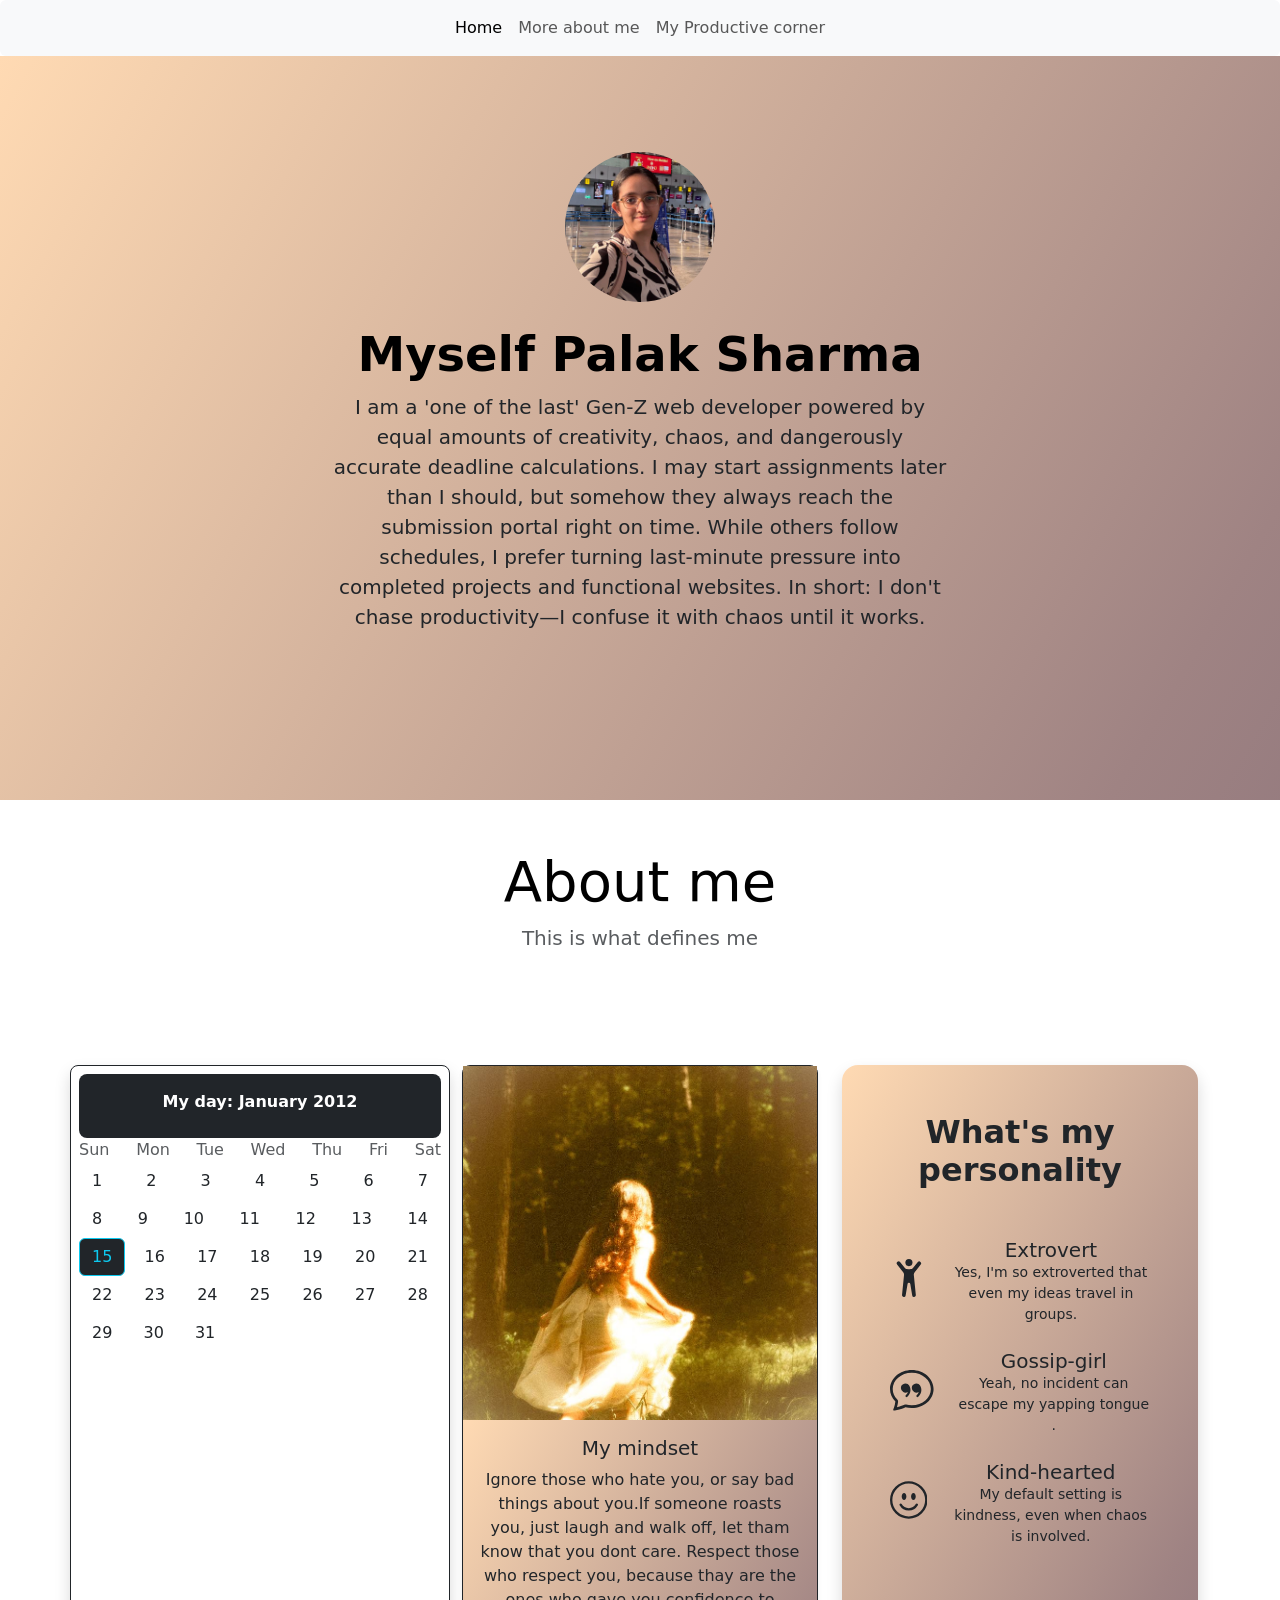
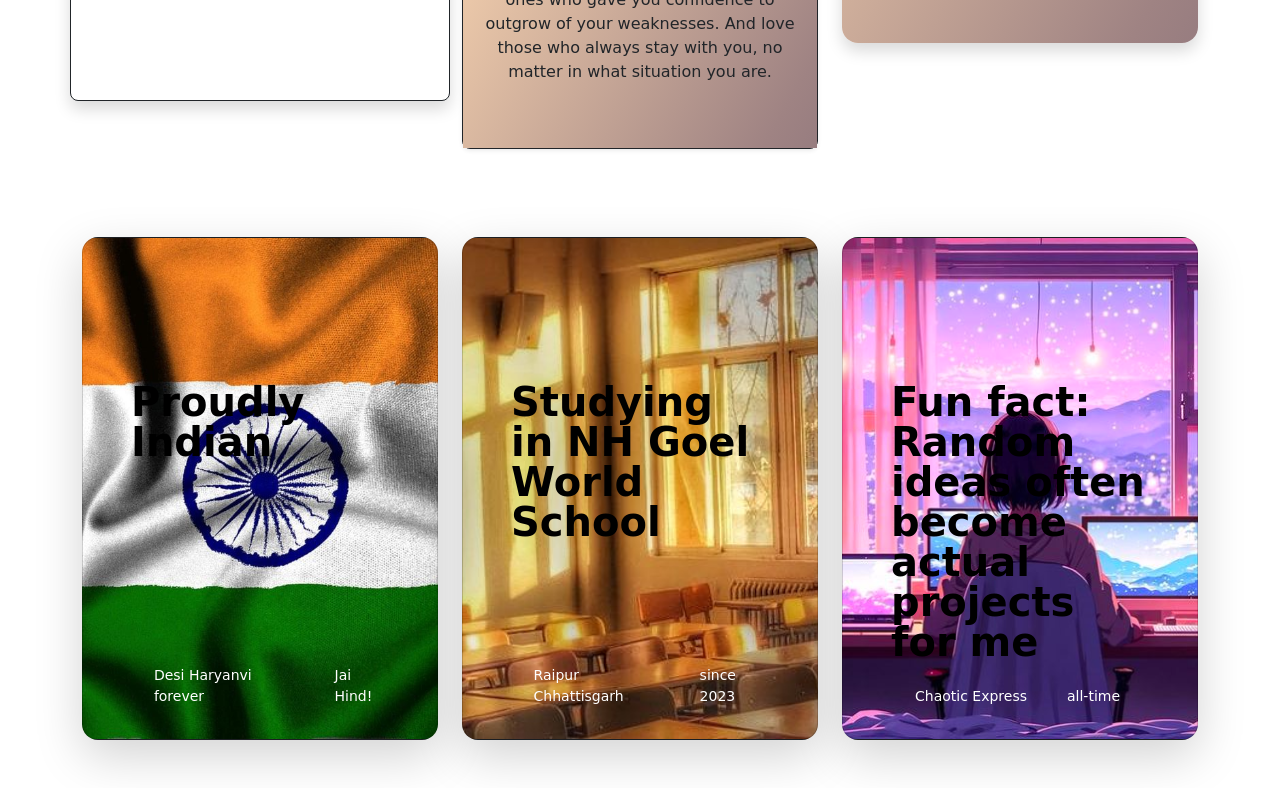
==== index.html @ b7f91b17 "Add files via upload" ====
<!DOCTYPE html>
<html lang="en">
<head>
    <meta charset="UTF-8">
    <meta name="viewport" content="width=device-width, initial-scale=1.0">
    <title>Palak's portfolio</title>
    <link href="./style.css" rel="stylesheet">
    <link href="https://cdn.jsdelivr.net/npm/bootstrap@5.3.8/dist/css/bootstrap.min.css" rel="stylesheet" integrity="sha384-sRIl4kxILFvY47J16cr9ZwB07vP4J8+LH7qKQnuqkuIAvNWLzeN8tE5YBujZqJLB" crossorigin="anonymous">
</head>
<body>

   <section id="navbar" >
    <nav class="navbar navbar-expand-lg bg-body-tertiary rounded" aria-label="Twelfth navbar example"> 
        <div class="container-fluid Centered-nav"> 
            <button class="navbar-toggler" type="button" data-bs-toggle="collapse" data-bs-target="#navbarsExample10" aria-controls="navbarsExample10" aria-expanded="false" aria-label="Toggle navigation"> 
                <span class="navbar-toggler-icon"></span> 
            </button> 
            <div class="collapse navbar-collapse justify-content-md-center" id="navbarsExample10"> 
                <ul class="navbar-nav"> 
                    <li class="nav-item"> 
                        <a class="nav-link active" aria-current="page" href="./index.html">Home</a> 
                    </li> 
                    <li class="nav-item"> 
                        <a class="nav-link" href="./more.html">More about me</a> 
                    </li> 
                    <li class="nav-item"> 
                        <a class="nav-link" href="./productivity.html">My Productive corner</a> 
                    </li> 
                        </ul> 
                    </li> 
                </ul> 
            </div> 
        </div> 
    </nav>
   </section>

   <section id="title" class="gradient-background py-5">  
    <div class="px-4 mb-5 py-5 text-center focus-div"> 
        <div class="container"> 
            <div class= "col-d-flex justify-content-center"> 
                <img class="d-block mx-auto mb-4 me" src="./assets/images/me.jpg" alt="palak's image" height="150"> 
            </div> 
        </div>
        <h1 class="display-5 fw-bold text-body-emphasis">Myself Palak Sharma</h1> 
        <div class="col-lg-6 mx-auto"> 
            <p class="lead mb-4 text-whit">I am a 'one of the last' Gen-Z web developer powered by equal amounts of creativity, chaos, and dangerously accurate deadline calculations. I may start assignments later than I should, but somehow they always reach the submission portal right on time. While others follow schedules, I prefer turning last-minute pressure into completed projects and functional websites. In short: I don't chase productivity—I confuse it with chaos until it works.</p>  
        </div> 
    </div>
   </section>


   <section class="about-me info">
    <div class="container">
    <header>
    <div class="pricing-header p-3 pb-md-4 mx-auto pt-5 text-center"> 
        <h1 class="display-4 fw-normal text-body-emphasis">About me</h1> 
        <p class="fs-5 text-body-secondary">This is what defines me</p> 
    </div> 
    </header>
    <div class="row row-cols-1 row-cols-md-3 mb-3 py-5 text-center main-container"> 
            <div class="dropdown-menu d-block position-static p-2 mx-0 my-4 shadow rounded-3 w-340px border-dark" data-bs-theme="light"> 
                <div class="d-grid gap-1"> 
                    <div class="cal"> 
                        <div class="cal-month pb-4 card-header py-3 text-bg-dark border-dark rounded-3 ">  
                      <strong class="cal-month-name">My day: January 2012</strong>   
                        </div>
                        <div class="cal-weekdays text-body-secondary "> 
                            <div class="cal-weekday">Sun</div> 
                            <div class="cal-weekday">Mon</div> 
                            <div class="cal-weekday">Tue</div> 
                            <div class="cal-weekday">Wed</div> 
                            <div class="cal-weekday">Thu</div> 
                            <div class="cal-weekday">Fri</div> 
                            <div class="cal-weekday">Sat</div> 
                        </div>  
                        <div class="cal-days">
                            <div class="group-1 gr">  
                            <button class="btn cal-btn" type="button">1</button> 
                            <button class="btn cal-btn" type="button">2</button> 
                            <button class="btn cal-btn" type="button">3</button> 
                            <button class="btn cal-btn" type="button">4</button> 
                            <button class="btn cal-btn" type="button">5</button> 
                            <button class="btn cal-btn" type="button">6</button> 
                            <button class="btn cal-btn" type="button">7</button>
                            </div>
                            <div class="group-2 gr"> 
                            <button class="btn cal-btn" type="button">8</button> 
                            <button class="btn cal-btn" type="button">9</button> 
                            <button class="btn cal-btn" type="button">10</button> 
                            <button class="btn cal-btn" type="button">11</button> 
                            <button class="btn cal-btn" type="button">12</button> 
                            <button class="btn cal-btn" type="button">13</button> 
                            <button class="btn cal-btn" type="button">14</button>
                            </div>
                            <div class="group-3 gr"> 
                            <button class="btn cal-btn btn-outline-info btn-dark" type="button">15</button> 
                            <button class="btn cal-btn" type="button">16</button> 
                            <button class="btn cal-btn" type="button">17</button> 
                            <button class="btn cal-btn" type="button">18</button> 
                            <button class="btn cal-btn" type="button">19</button> 
                            <button class="btn cal-btn" type="button">20</button> 
                            <button class="btn cal-btn" type="button">21</button>
                            </div>
                            <div class="group-4 gr"> 
                            <button class="btn cal-btn" type="button">22</button> 
                            <button class="btn cal-btn" type="button">23</button> 
                            <button class="btn cal-btn" type="button">24</button> 
                            <button class="btn cal-btn" type="button">25</button> 
                            <button class="btn cal-btn" type="button">26</button> 
                            <button class="btn cal-btn" type="button">27</button> 
                            <button class="btn cal-btn" type="button">28</button>
                            </div>
                            <div class="group-5 pe-0"> 
                            <button class="btn cal-btn" type="button">29</button> 
                            <button class="btn cal-btn" type="button">30</button> 
                            <button class="btn cal-btn" type="button">31</button>
                            </div> 
                        </div> 
                    </div> 
                </div> 
            </div>  
        <div class="col"> 
            <div class="card imp-card h-100  rounded-3 shadow-sm border-dark my-4">
  <img src="./assets/images/gold-glow.jpg ">
  <div class="card-body gradient-background">
    <h5 class="card-title">My mindset</h5>
    <p class="card-text">Ignore those who hate you, or say bad things about you.If someone roasts you, just laugh and walk off, let tham know that you dont care. Respect those who respect you, because thay are the ones who gave you confidence to outgrow of your weaknesses. And love those who always stay with you, no matter in what situation you are.</p>
  </div>
</div> 
</div> 
        <div class="col"> 
            <div class="modal-content rounded-4 shadow mt-4 gradient-background"> 
                <div class="modal-body p-5"> 
                    <h2 class="fw-bold mb-0">What's my personality</h2> 
                    <ul class="d-grid gap-4 my-5 list-unstyled small"> 
                        <li class="d-flex gap-4"> 
                            <svg xmlns="http://www.w3.org/2000/svg"  height="80" fill="currentColor" class="bi bi-person-arms-up " viewBox="0 0 16 16">
  <path d="M8 3a1.5 1.5 0 1 0 0-3 1.5 1.5 0 0 0 0 3"/>
  <path d="m5.93 6.704-.846 8.451a.768.768 0 0 0 1.523.203l.81-4.865a.59.59 0 0 1 1.165 0l.81 4.865a.768.768 0 0 0 1.523-.203l-.845-8.451A1.5 1.5 0 0 1 10.5 5.5L13 2.284a.796.796 0 0 0-1.239-.998L9.634 3.84a.7.7 0 0 1-.33.235c-.23.074-.665.176-1.304.176-.64 0-1.074-.102-1.305-.176a.7.7 0 0 1-.329-.235L4.239 1.286a.796.796 0 0 0-1.24.998l2.5 3.216c.317.316.475.758.43 1.204Z"/>
</svg> 
                            <div> 
                                <h5 class="mb-0">Extrovert</h5> Yes, I'm so extroverted that even my ideas travel in groups.
                            </div> 
                        </li> 
                        <li class="d-flex gap-4"> 
                            <svg xmlns="http://www.w3.org/2000/svg" height="80" fill="currentColor" class="bi bi-chat-quote" viewBox="0 0 16 16">
  <path d="M2.678 11.894a1 1 0 0 1 .287.801 11 11 0 0 1-.398 2c1.395-.323 2.247-.697 2.634-.893a1 1 0 0 1 .71-.074A8 8 0 0 0 8 14c3.996 0 7-2.807 7-6s-3.004-6-7-6-7 2.808-7 6c0 1.468.617 2.83 1.678 3.894m-.493 3.905a22 22 0 0 1-.713.129c-.2.032-.352-.176-.273-.362a10 10 0 0 0 .244-.637l.003-.01c.248-.72.45-1.548.524-2.319C.743 11.37 0 9.76 0 8c0-3.866 3.582-7 8-7s8 3.134 8 7-3.582 7-8 7a9 9 0 0 1-2.347-.306c-.52.263-1.639.742-3.468 1.105"/>
  <path d="M7.066 6.76A1.665 1.665 0 0 0 4 7.668a1.667 1.667 0 0 0 2.561 1.406c-.131.389-.375.804-.777 1.22a.417.417 0 0 0 .6.58c1.486-1.54 1.293-3.214.682-4.112zm4 0A1.665 1.665 0 0 0 8 7.668a1.667 1.667 0 0 0 2.561 1.406c-.131.389-.375.804-.777 1.22a.417.417 0 0 0 .6.58c1.486-1.54 1.293-3.214.682-4.112z"/>
</svg> 
                            <div> 
                                <h5 class="mb-0">Gossip-girl</h5> Yeah, no incident can escape my yapping tongue .
                            </div> 
                        </li> 
                        <li class="d-flex gap-4"> 
                            <svg xmlns="http://www.w3.org/2000/svg"  height="80" fill="currentColor" class="bi bi-emoji-smile" viewBox="0 0 16 16">
  <path d="M8 15A7 7 0 1 1 8 1a7 7 0 0 1 0 14m0 1A8 8 0 1 0 8 0a8 8 0 0 0 0 16"/>
  <path d="M4.285 9.567a.5.5 0 0 1 .683.183A3.5 3.5 0 0 0 8 11.5a3.5 3.5 0 0 0 3.032-1.75.5.5 0 1 1 .866.5A4.5 4.5 0 0 1 8 12.5a4.5 4.5 0 0 1-3.898-2.25.5.5 0 0 1 .183-.683M7 6.5C7 7.328 6.552 8 6 8s-1-.672-1-1.5S5.448 5 6 5s1 .672 1 1.5m4 0c0 .828-.448 1.5-1 1.5s-1-.672-1-1.5S9.448 5 10 5s1 .672 1 1.5"/>
</svg> 
                            <div> 
                                <h5 class="mb-0">Kind-hearted</h5> My default setting is kindness, even when chaos is involved.
                            </div> 
                        </li> 
                    </ul> 
                 </div> 
                </div> 
        </div> 
    </div>
    </div>
    <div class="container">
        <div class="row row-cols-1 row-cols-lg-3 align-items-stretch g-4 py-5"> 
            <div class="col"> 
                <div class="card card-cover h-100 overflow-hidden text-bg-dark rounded-4 shadow-lg image-background" style="background-image: url('./assets/images/flag-of-india.jpg');"> 
                    <div class="d-flex flex-column h-100 p-5 pb-3 text-shadow-1"> 
                        <h3 class="pt-5 mt-5 mb-4 display-6 lh-1 fw-bold text-black">Proudly Indian</h3> 
                        <ul class="d-flex list-unstyled mt-auto">  
                            <li class="d-flex align-items-center me-3"> 
                                <svg class="bi me-2" width="1em" height="1em" role="img" aria-label="Location">
                                    <use xlink:href="#geo-fill"></use>
                                </svg> 
                                <small>Desi Haryanvi forever</small> 
                            </li> 
                            <li class="d-flex align-items-center"> 
                                <svg class="bi me-2" width="1em" height="1em" role="img" aria-label="Duration">
                                    <use xlink:href="#calendar3"></use>
                                </svg> 
                                <small>Jai Hind!</small> 
                            </li> 
                        </ul> 
                    </div> 
                </div> 
            </div> 
            <div class="col"> 
                <div class="card card-cover h-100 overflow-hidden text-bg-dark rounded-4 shadow-lg image-background" style="background-image: url('./assets/images/school\ corridor.jpg');"> 
                    <div class="d-flex flex-column h-100 p-5 pb-3 text-shadow-1"> 
                        <h3 class="pt-5 mt-5 mb-4 display-6 lh-1 fw-bold text-black">Studying in NH Goel World School</h3> 
                        <ul class="d-flex list-unstyled mt-auto">  
                            <li class="d-flex align-items-center me-3"> 
                                <svg class="bi me-2" width="1em" height="1em" role="img" aria-label="Location">
                                    <use xlink:href="#geo-fill"></use>
                                </svg> 
                                <small>Raipur Chhattisgarh</small> 
                            </li> 
                            <li class="d-flex align-items-center"> 
                                <svg class="bi me-2" width="1em" height="1em" role="img" aria-label="Duration">
                                    <use xlink:href="#calendar3"></use>
                                </svg> 
                                <small>since 2023</small> 
                            </li> 
                        </ul> 
                    </div> 
                </div> 
            </div> 
            <div class="col"> 
                <div class="card card-cover h-100 overflow-hidden text-bg-dark rounded-4 shadow-lg image-background" style="background-image: url('./assets/images/lavender-girl.jpg') ;"> 
                    <div class="d-flex flex-column h-100 p-5 pb-3 text-shadow-1"> 
                        <h3 class="pt-5 mt-5 mb-4 display-6 lh-1 fw-bold text-black">Fun fact: Random ideas often become actual projects for me</h3> 
                        <ul class="d-flex list-unstyled mt-auto">  
                            <li class="d-flex align-items-center me-3"> 
                                <svg class="bi me-2" width="1em" height="1em" role="img" aria-label="Location">
                                    <use xlink:href="#geo-fill"></use>
                                </svg> 
                                <small>Chaotic Express</small> 
                            </li> 
                            <li class="d-flex align-items-center"> 
                                <svg class="bi me-2" width="1em" height="1em" role="img" aria-label="Duration">
                                    <use xlink:href="#calendar3"></use>
                                </svg> 
                                <small>all-time</small> 
                            </li> 
                        </ul> 
                    </div> 
                </div> 
            </div> 
        </div>
   </div>
</section> 
   
<script src="https://cdn.jsdelivr.net/npm/bootstrap@5.3.8/dist/js/bootstrap.bundle.min.js" integrity="sha384-FKyoEForCGlyvwx9Hj09JcYn3nv7wiPVlz7YYwJrWVcXK/BmnVDxM+D2scQbITxI" crossorigin="anonymous"></script>

</body>
</html>
---- style.css ----
.gradient-background {
  background: linear-gradient(300deg, #574964, #9F8383, #FFDAB3);
  background-size: 180% 180%;
  animation: gradient-animation 18s ease infinite;
}

@keyframes gradient-animation {
  0% {
    background-position: 0% 50%;
  }
  50% {
    background-position: 100% 50%;
  }
  100% {
    background-position: 0% 50%;
  }
}

.me{
    border-radius: 50%;
}

.cal-weekdays{
  display: flex;
  justify-content: space-between;
}

.gr{
  display: flex;
  justify-content: space-between;
}

.cal-month{
  text-align: center;
}

.imp-card{
  height: 100%;
}

.white-wanted{
  color:white
}

.image-background{
  background-position: center;
  height:100vh;
  background-size: cover;
  background-repeat:no-repeat;
}

.carousel-image{
  width: 100%;
  object-position: top;
  object-fit: cover;
}

@media (max-width:780px){
  .carousel-image{
    height: 400px;
  }
}

@media (min-width:781px) and (max-width:1200px){
  .carousel-image{
    height: 500px;
  }
}

@media (min-width: 1201px){
  .carousel-image{
    height: 600px;
  }
}

.separate{
  object-position: center;
}

.fav-images{
  width: 100%;
  object-position: top;
  object-fit: cover;
}

@media (max-width:1200px){
  .fav-images{
    height: 300px;
  }
}

@media (min-width: 1201px){
  .fav-images{
    height: 400px;
  }
}

.another{
  object-position: bottom;
}

.another-1{
  object-position: center;
}

.svg-img{
  height:100px;
  width:100px;
  border-radius: 75%;
}

.svg-div{
  height:100px;
  width:100px;
}

body{
  background-color: #C8AAAA;
}

.container-contact{
  display: flex;
  align-items: center;
  justify-content: center;
  padding-bottom: 50px;
}
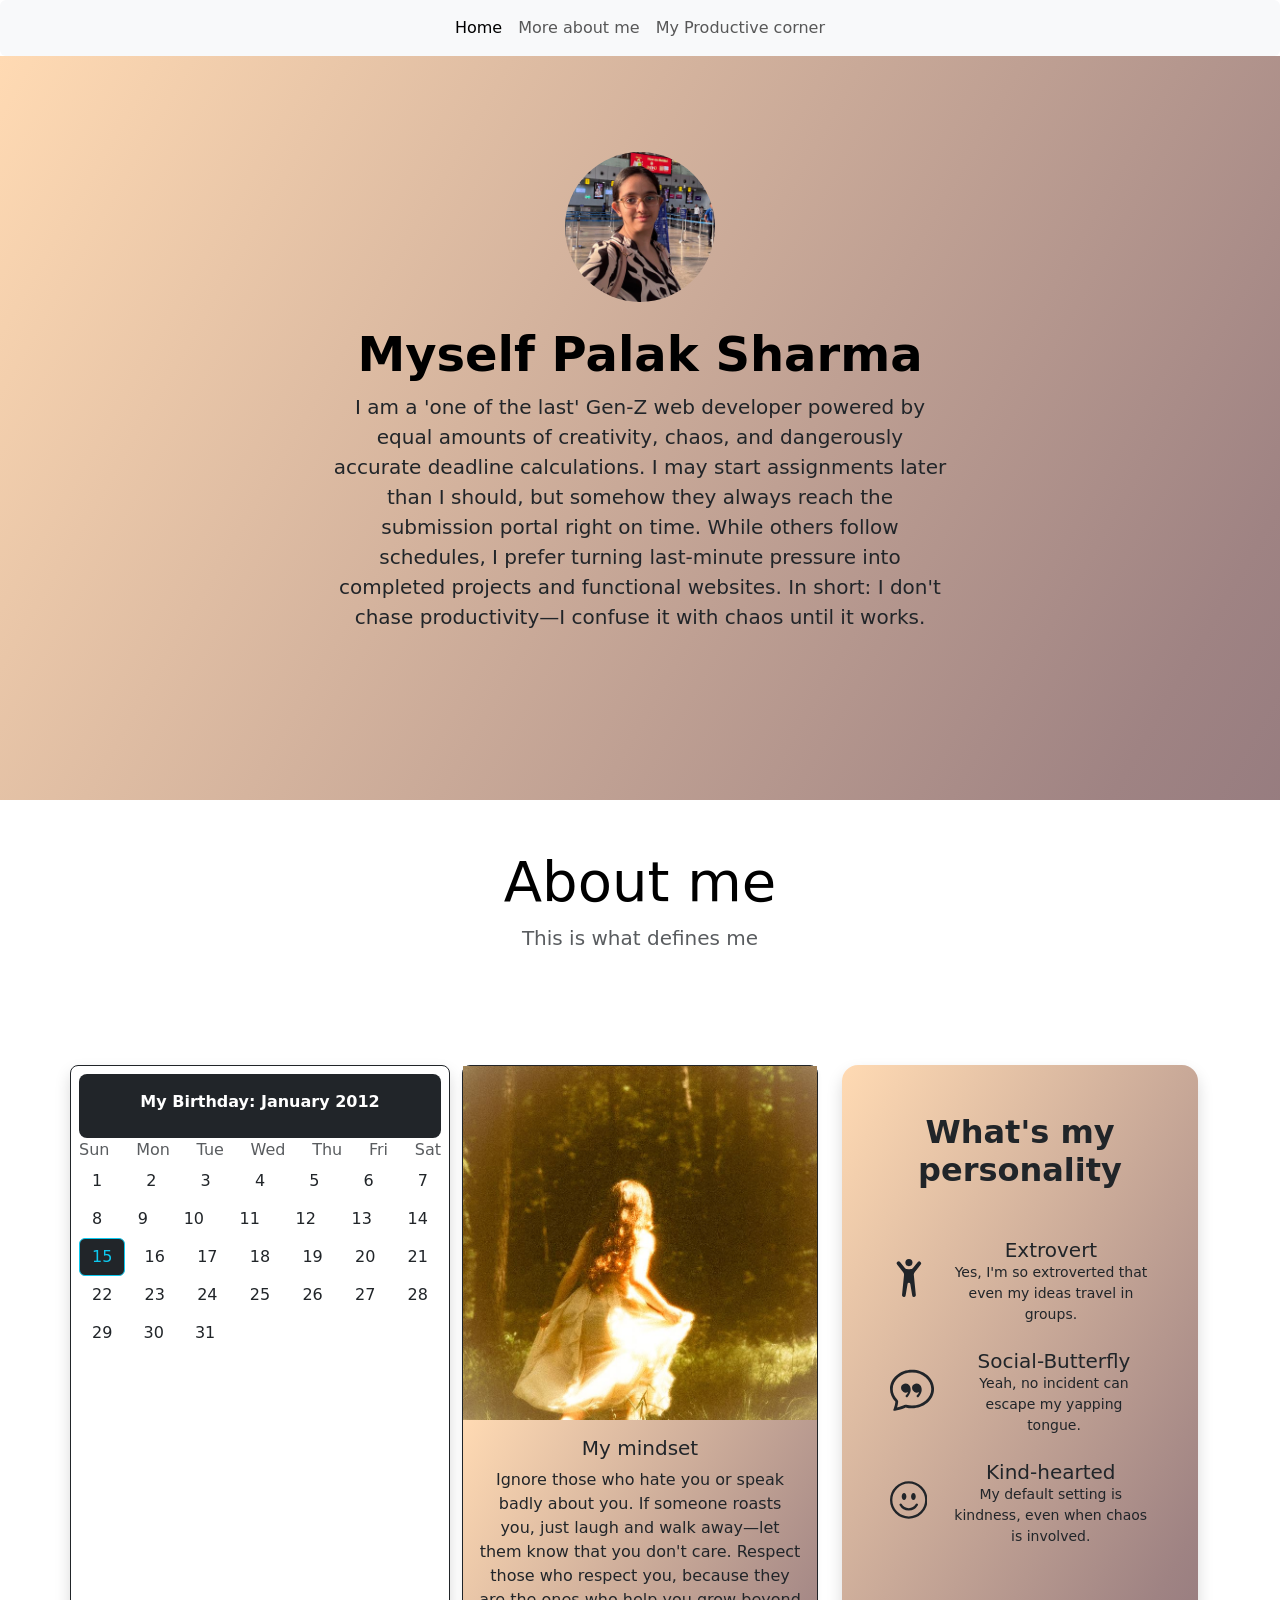
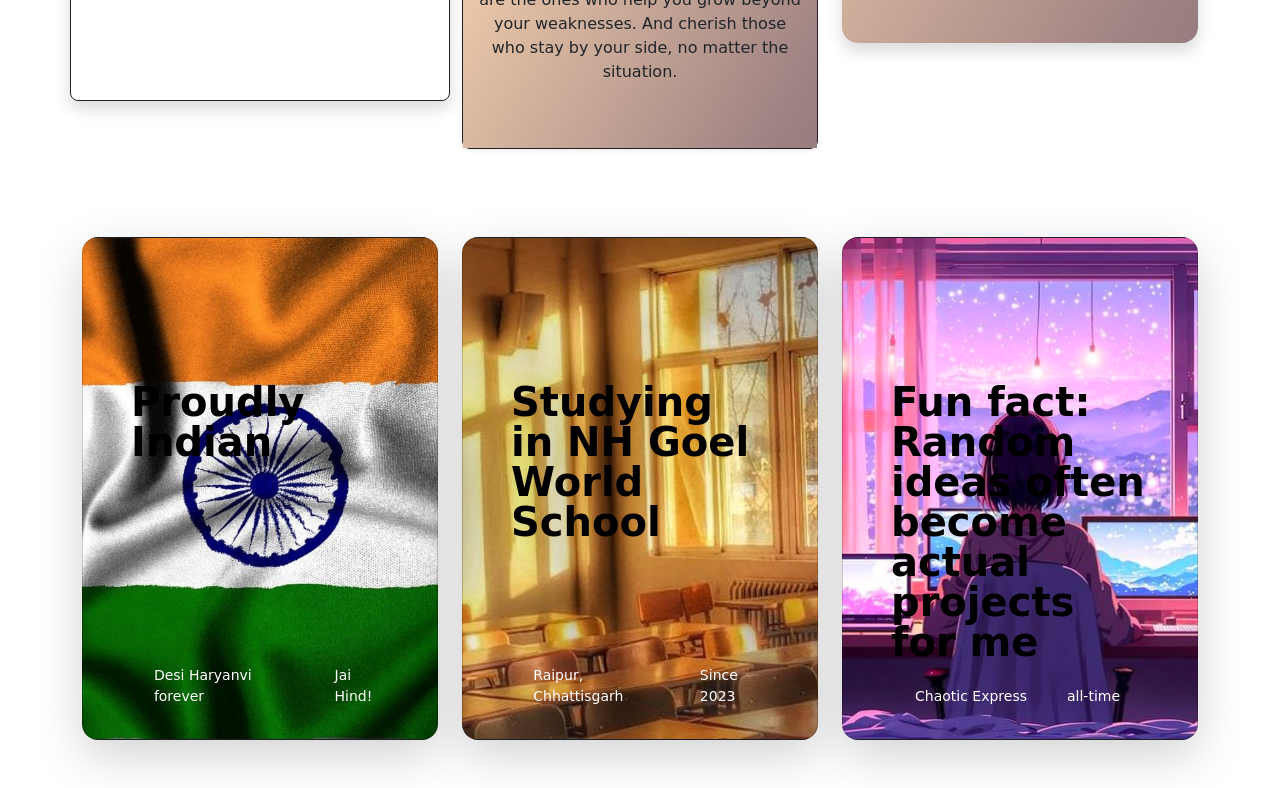
==== commit 5b57386e: "Update index.html" ====
--- a/index.html
+++ b/index.html
@@ -62,7 +62,7 @@
                 <div class="d-grid gap-1"> 
                     <div class="cal"> 
                         <div class="cal-month pb-4 card-header py-3 text-bg-dark border-dark rounded-3 ">  
-                      <strong class="cal-month-name">My day: January 2012</strong>   
+                      <strong class="cal-month-name">My Birthday: January 2012</strong>   
                         </div>
                         <div class="cal-weekdays text-body-secondary "> 
                             <div class="cal-weekday">Sun</div> 
@@ -124,7 +124,8 @@
   <img src="./assets/images/gold-glow.jpg ">
   <div class="card-body gradient-background">
     <h5 class="card-title">My mindset</h5>
-    <p class="card-text">Ignore those who hate you, or say bad things about you.If someone roasts you, just laugh and walk off, let tham know that you dont care. Respect those who respect you, because thay are the ones who gave you confidence to outgrow of your weaknesses. And love those who always stay with you, no matter in what situation you are.</p>
+    <p class="card-text">Ignore those who hate you or speak badly about you. If someone roasts you, just laugh and walk away—let them know that you don't care. Respect those who respect you, because they are the ones who help you grow beyond your weaknesses. And cherish those who stay by your side, no matter the situation.
+</p>
   </div>
 </div> 
 </div> 
@@ -148,7 +149,7 @@
   <path d="M7.066 6.76A1.665 1.665 0 0 0 4 7.668a1.667 1.667 0 0 0 2.561 1.406c-.131.389-.375.804-.777 1.22a.417.417 0 0 0 .6.58c1.486-1.54 1.293-3.214.682-4.112zm4 0A1.665 1.665 0 0 0 8 7.668a1.667 1.667 0 0 0 2.561 1.406c-.131.389-.375.804-.777 1.22a.417.417 0 0 0 .6.58c1.486-1.54 1.293-3.214.682-4.112z"/>
 </svg> 
                             <div> 
-                                <h5 class="mb-0">Gossip-girl</h5> Yeah, no incident can escape my yapping tongue .
+                                <h5 class="mb-0">Social-Butterfly</h5> Yeah, no incident can escape my yapping tongue.
                             </div> 
                         </li> 
                         <li class="d-flex gap-4"> 
@@ -198,13 +199,13 @@
                                 <svg class="bi me-2" width="1em" height="1em" role="img" aria-label="Location">
                                     <use xlink:href="#geo-fill"></use>
                                 </svg> 
-                                <small>Raipur Chhattisgarh</small> 
+                                <small>Raipur, Chhattisgarh</small> 
                             </li> 
                             <li class="d-flex align-items-center"> 
                                 <svg class="bi me-2" width="1em" height="1em" role="img" aria-label="Duration">
                                     <use xlink:href="#calendar3"></use>
                                 </svg> 
-                                <small>since 2023</small> 
+                                <small>Since 2023</small> 
                             </li> 
                         </ul> 
                     </div> 
@@ -238,4 +239,4 @@
 <script src="https://cdn.jsdelivr.net/npm/bootstrap@5.3.8/dist/js/bootstrap.bundle.min.js" integrity="sha384-FKyoEForCGlyvwx9Hj09JcYn3nv7wiPVlz7YYwJrWVcXK/BmnVDxM+D2scQbITxI" crossorigin="anonymous"></script>
 
 </body>
-</html>+</html>
